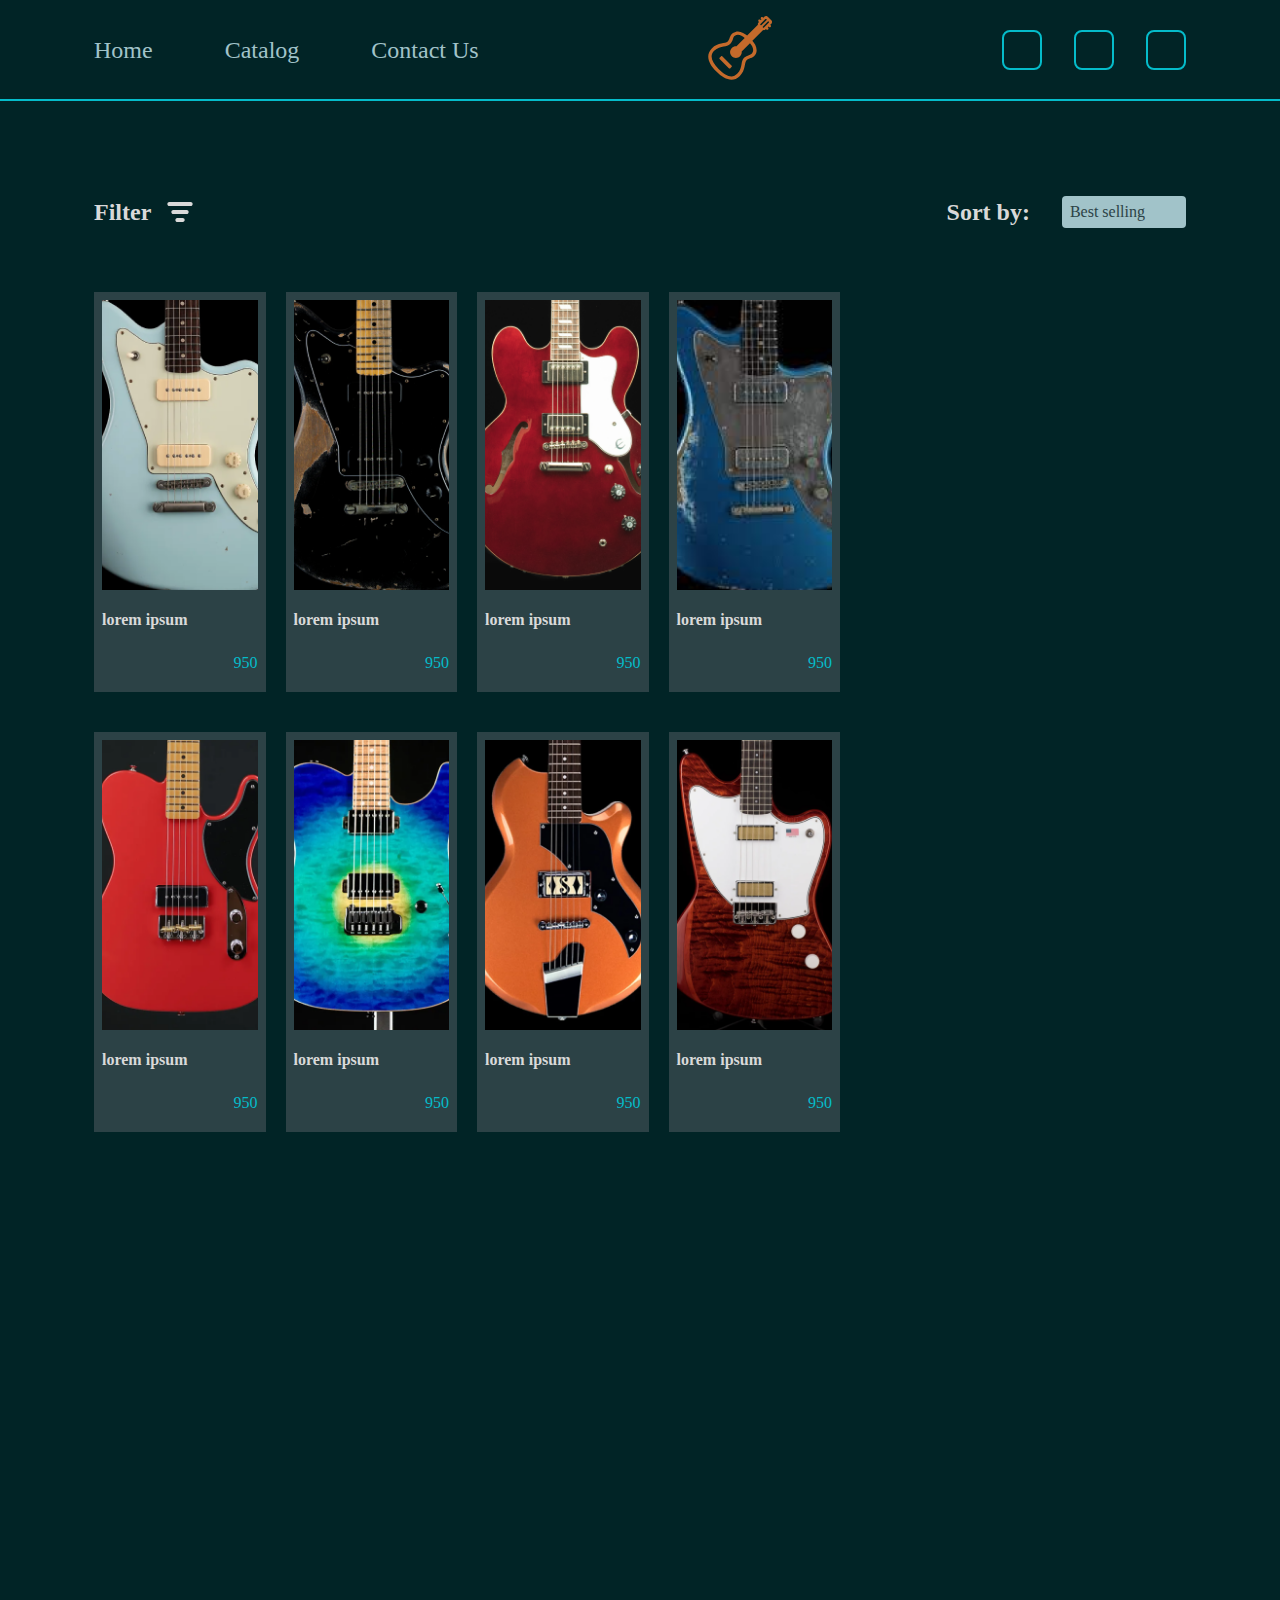
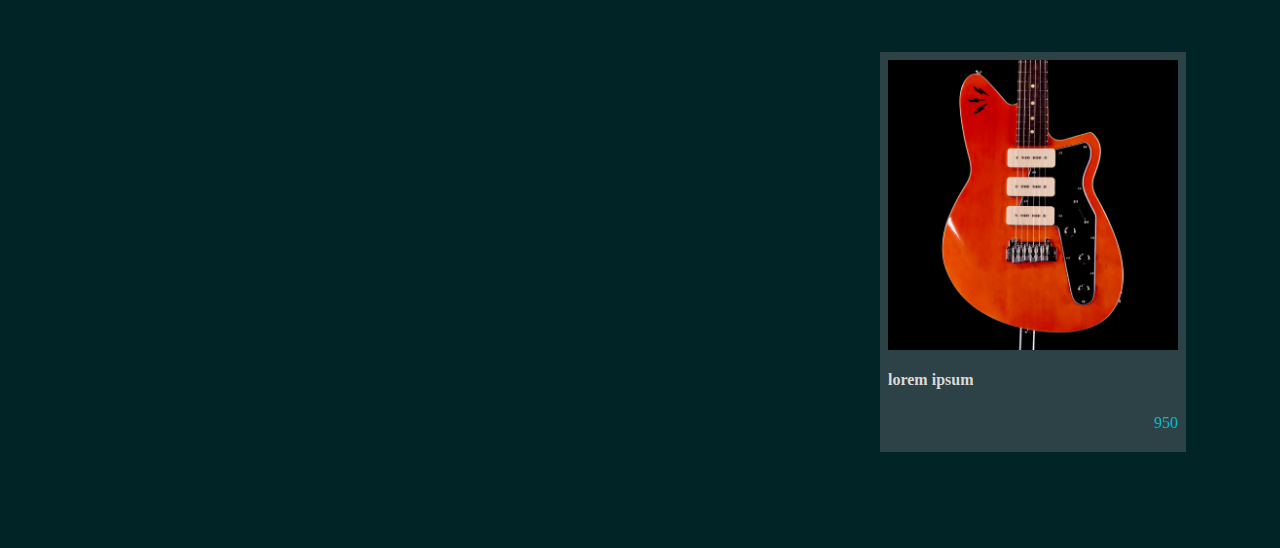
==== catalog.html @ 0cda648e "catalog with errors" ====
<!DOCTYPE html>
<html lang="en">
<head>
    <meta charset="UTF-8">
    <meta name="viewport" content="width=device-width, initial-scale=1.0">
    <title>Catalog</title>
    <link rel="stylesheet" href="./Css/reset.css">
    <script src="https://kit.fontawesome.com/92b1ff48be.js" crossorigin="anonymous"></script>
    <link rel="stylesheet" href="./Css/style.css">
    <link rel="stylesheet" href="./Css/laptop.css">
    <link rel="stylesheet" href="./Css/tablet.css">
    <link rel="stylesheet" href="./Css/mobile.css">
</head>
<body>
    <div class="container">
        <!-- This is the Header -->
        <header>
            <img src="images/burger.svg" alt="" class="burger">
             <img src="images/xmark.svg" alt="" class="xMark">
             
            <nav class="HeaderNav">
                <ul class="HeaderUl">
                    <li class="HeaderLi">
                        <a href="index.html" class="HeaderText">Home</a>
                    </li>
                    <li class="HeaderLi">
                        <a href="catalog.html" class="HeaderText">Catalog</a>
                    </li>
                    <li class="HeaderLi">
                        <a href="contact.html" class="HeaderText">Contact Us</a>
                    </li>
                </ul>
            </nav>
            <a href="index.html">
                <img src="./Images/HeaderLogo.svg" alt="Header Logo" class="HeaderLogo">
            </a>
            <div class="ButtonContainer">
                <button class="HeaderButtons">
                    <i class="fa-solid fa-magnifying-glass HeaderIcons"></i>
                </button>
                <button class="HeaderButtons">
                    <i class="fa-solid fa-user HeaderIcons"></i>
                </button>
                <button class="HeaderButtons">
                    <i class="fa-solid fa-cart-shopping HeaderIcons"></i>
                </button>
            </div>
    
            </header>
        <!-- This is The Main Section -->
         <section class="Catalog_MainSection">
            <section class="Catalog_SectionHeader">
                <div class="Filter_Container">
                    <h3 class="CatalogHeaderTxt">Filter</h3>
                    <img src="./Images/filter.svg" alt="Filter Icon">
                </div>
                <div class="Sorting_Container">
                    <h3 class="CatalogHeaderTxt">Sort by:</h3>
                    <div class="Sorter">
                        <h4 class="SorterLabel">Best selling</h4>
                        <i class="fa-solid fa-chevron-down"></i>
                    </div>
                </div>
            </section>
            <section class="Product">
                <section class="Cards Card_1">
                    <img src="./Images/Product 1.png" alt="Green Guitar">
                    <section class="HomeCard_Section1">
                        <p class="HomeProduct_Name">lorem ipsum</p>
                        <section class="HomeCard_Section2">
                            <div class="Stars">
                                <i class="fa-solid fa-star"></i>
                                <i class="fa-solid fa-star"></i>
                                <i class="fa-solid fa-star"></i>
                                <i class="fa-solid fa-star"></i>
                                <i class="fa-solid fa-star"></i>
                            </div>
                            <div class="Price_Container">
                                <i class="fa-solid fa-dollar-sign"></i>
                                <p class="Price">950</p>
                            </div>
                        </section>
                    </section>

                </section>
                <section class="Cards Card_2">
                    <img src="./Images/Product 2.png" alt="Green Guitar">
                    <section class="HomeCard_Section1">
                        <p class="HomeProduct_Name">lorem ipsum</p>
                        <section class="HomeCard_Section2">
                            <div class="Stars">
                                <i class="fa-solid fa-star"></i>
                                <i class="fa-solid fa-star"></i>
                                <i class="fa-solid fa-star"></i>
                                <i class="fa-solid fa-star"></i>
                                <i class="fa-solid fa-star"></i>
                            </div>
                            <div class="Price_Container">
                                <i class="fa-solid fa-dollar-sign"></i>
                                <p class="Price">950</p>
                            </div>
                        </section>
                    </section>
    
                </section>
                <section class="Cards Card_3">
                    <img src="./Images/Product 3.png" alt="Green Guitar">
                    <section class="HomeCard_Section1">
                        <p class="HomeProduct_Name">lorem ipsum</p>
                        <section class="HomeCard_Section2">
                            <div class="Stars">
                                <i class="fa-solid fa-star"></i>
                                <i class="fa-solid fa-star"></i>
                                <i class="fa-solid fa-star"></i>
                                <i class="fa-solid fa-star"></i>
                                <i class="fa-solid fa-star"></i>
                            </div>
                            <div class="Price_Container">
                                <i class="fa-solid fa-dollar-sign"></i>
                                <p class="Price">950</p>
                            </div>
                        </section>
                    </section>
    
                </section>
                <section class="Cards Card_4">
                    <img src="./Images/Product 4.png" alt="Green Guitar">
                    <section class="HomeCard_Section1">
                        <p class="HomeProduct_Name">lorem ipsum</p>
                        <section class="HomeCard_Section2">
                            <div class="Stars">
                                <i class="fa-solid fa-star"></i>
                                <i class="fa-solid fa-star"></i>
                                <i class="fa-solid fa-star"></i>
                                <i class="fa-solid fa-star"></i>
                                <i class="fa-solid fa-star"></i>
                            </div>
                            <div class="Price_Container">
                                <i class="fa-solid fa-dollar-sign"></i>
                                <p class="Price">950</p>
                            </div>
                        </section>
                    </section>
    
                </section>
                <section class="Cards Card_5">
                    <img src="./Images/Product 5.png" alt="Green Guitar">
                    <section class="HomeCard_Section1">
                        <p class="HomeProduct_Name">lorem ipsum</p>
                        <section class="HomeCard_Section2">
                            <div class="Stars">
                                <i class="fa-solid fa-star"></i>
                                <i class="fa-solid fa-star"></i>
                                <i class="fa-solid fa-star"></i>
                                <i class="fa-solid fa-star"></i>
                                <i class="fa-solid fa-star"></i>
                            </div>
                            <div class="Price_Container">
                                <i class="fa-solid fa-dollar-sign"></i>
                                <p class="Price">950</p>
                            </div>
                        </section>
                    </section>
    
                </section>
                <section class="Cards Card_6">
                    <img src="./Images/Product 6.png" alt="Green Guitar">
                    <section class="HomeCard_Section1">
                        <p class="HomeProduct_Name">lorem ipsum</p>
                        <section class="HomeCard_Section2">
                            <div class="Stars">
                                <i class="fa-solid fa-star"></i>
                                <i class="fa-solid fa-star"></i>
                                <i class="fa-solid fa-star"></i>
                                <i class="fa-solid fa-star"></i>
                                <i class="fa-solid fa-star"></i>
                            </div>
                            <div class="Price_Container">
                                <i class="fa-solid fa-dollar-sign"></i>
                                <p class="Price">950</p>
                            </div>
                        </section>
                    </section>
    
                </section>
                <section class="Cards Card_7">
                    <img src="./Images/Product 7.png" alt="Green Guitar">
                    <section class="HomeCard_Section1">
                        <p class="HomeProduct_Name">lorem ipsum</p>
                        <section class="HomeCard_Section2">
                            <div class="Stars">
                                <i class="fa-solid fa-star"></i>
                                <i class="fa-solid fa-star"></i>
                                <i class="fa-solid fa-star"></i>
                                <i class="fa-solid fa-star"></i>
                                <i class="fa-solid fa-star"></i>
                            </div>
                            <div class="Price_Container">
                                <i class="fa-solid fa-dollar-sign"></i>
                                <p class="Price">950</p>
                            </div>
                        </section>
                    </section>
    
                </section>
                <section class="Cards Card_8">
                    <img src="./Images/Product 8.png" alt="Green Guitar">
                    <section class="HomeCard_Section1">
                        <p class="HomeProduct_Name">lorem ipsum</p>
                        <section class="HomeCard_Section2">
                            <div class="Stars">
                                <i class="fa-solid fa-star"></i>
                                <i class="fa-solid fa-star"></i>
                                <i class="fa-solid fa-star"></i>
                                <i class="fa-solid fa-star"></i>
                                <i class="fa-solid fa-star"></i>
                            </div>
                            <div class="Price_Container">
                                <i class="fa-solid fa-dollar-sign"></i>
                                <p class="Price">950</p>
                            </div>
                        </section>
                    </section>
    
                </section>
                <section class="Cards Card_9">
                    <img src="./Images/Product 9.png" alt="Green Guitar">
                    <section class="HomeCard_Section1">
                        <p class="HomeProduct_Name">lorem ipsum</p>
                        <section class="HomeCard_Section2">
                            <div class="Stars">
                                <i class="fa-solid fa-star"></i>
                                <i class="fa-solid fa-star"></i>
                                <i class="fa-solid fa-star"></i>
                                <i class="fa-solid fa-star"></i>
                                <i class="fa-solid fa-star"></i>
                            </div>
                            <div class="Price_Container">
                                <i class="fa-solid fa-dollar-sign"></i>
                                <p class="Price">950</p>
                            </div>
                        </section>
                    </section>
    
                </section>
                <section class="Cards Card_10">
                    <img src="./Images/Product 11.png" alt="Green Guitar">
                    <section class="HomeCard_Section1">
                        <p class="HomeProduct_Name">lorem ipsum</p>
                        <section class="HomeCard_Section2">
                            <div class="Stars">
                                <i class="fa-solid fa-star"></i>
                                <i class="fa-solid fa-star"></i>
                                <i class="fa-solid fa-star"></i>
                                <i class="fa-solid fa-star"></i>
                                <i class="fa-solid fa-star"></i>
                            </div>
                            <div class="Price_Container">
                                <i class="fa-solid fa-dollar-sign"></i>
                                <p class="Price">950</p>
                            </div>
                        </section>
                    </section>
    
                </section>
            </section>
         </section>





    </div>
    <script src="script.js"></script>
</body>
</html>
---- Css/style.css ----
/* This is tthe Main Container */
.container{
    width: min(100%, 1440px);
    margin: auto;
    padding-top: 100px;
}
/* Index Page */
/* This is Header */
header{
    display: flex;
    justify-content: space-between;
    align-items: center;
    width: inherit;
    max-width: inherit;
    background-color: #012426;
    padding: 16px 94px;
    border-bottom:2px solid #05BCCA ;
    position: fixed;
    top: 0;
    left: 50%;
    transform: translateX(-50%);
    z-index: 1;
}
.burger,
.xMark {
    display: none;
}
.HeaderUl{
    display: flex;
    justify-content: space-between;
    align-items: center;
    column-gap: 72px;
}
.HeaderText{
    font-family: "Inter";
    font-size: 24px;
    font-weight: 400;
    line-height: 32px;
    color: #A1C3C9;
    transition: all 0.3s linear;
}
.HeaderText:hover{
    text-shadow: 0 0 15px greenyellow;
}
.HeaderLogo{
    transition: all 0.3s linear;
}
.HeaderLogo:hover{
    filter: drop-shadow(0 0 7px rgb(219, 156, 37));
}
.ButtonContainer{
    display: flex;
    justify-content: space-between;
    align-items: center;
    column-gap: 32px;
}
.HeaderButtons{
    background-color: transparent;
    border: 2px solid #05BCCA;
    border-radius: 8px;
    width: 40px;
    height: 40px;
    display: flex;
    justify-content: center;
    align-items: center;
    transition: all .5s linear;
    color: #05BCCA;
    font-size: 14px;

 
}
.HeaderButtons:hover{
    background-color: #05BCCA;
    color: #2C4246;

}
/* This is the First Section */
.HomePage_Section1{
    /* width:inherit; */
    height: 560px;
    background-image: url(../Images/HomePageCover.png);
    background-repeat: no-repeat;
    background-position: center;
    object-fit: cover;
    display: flex;
    justify-content: center;
    padding-top: 72px;
    padding-bottom: 452px;
}
.HomeSection1_Content{
    /* background-color: red; */
    display: flex;
    align-items: center;
    justify-content: space-between;
    column-gap: 24px;
}
.HomeSection1_Text{
    font-family: "Inter";
    font-size: 32px;
    font-weight: 400;
    line-height: 36px;
    color: #FFFFFF;
}
span{
    color: #05BCCA;
}
.HomeSection1_Button{
    display: flex;
    justify-content: center;
    align-items: center;
    width: 36px;
    height: 24px;
    background-color: #C46A2B;
    border: none;
    border-radius: 4px;
    color: #D9D9D9;
    font-size: 24px;
    transition: all .3s linear;
}
.HomeSection1_Button:hover{
    box-shadow: 0 0 25px 5px rgb(83, 97, 6);
}



/* This is The Second Section */
.HomePage_Section2{
    /* height: 716px; */
    padding-block: 96px ;
    display: flex;
    flex-direction: column;
    justify-content: space-between;
    align-items: center;
    row-gap: 64px;
    background-color: #1A1A1A;
}
.Section2_Title{
    font-family: "Inter";
    font-size: 36px;
    font-weight: 700;
    line-height: 52px;
    color: #05BCCA;
}
.Section2_Title::after{
    content: "";
    width: 187.27px;
    height: 2px;
    background-color: #05BCCA;
    display: block;
    margin-top: 8px;
    margin-inline: auto;
}
.HomeCardContainer{
    display: flex;
    column-gap: 20px;
}
.Cards{
    flex: 1;
    background-color: #2C4246;
    padding: 8px;
    display: flex;
    flex-direction: column;
    justify-content: space-between;
    row-gap: 16px;
    transition: all .3s linear;
}
.Cards:hover{
    box-shadow: 0 0 8px 4px #05BCCACC;
}
.Cards img{
    width: 100%;
    height: 290px;
    object-fit: cover;
}
.HomeCard_Section1{
    display: flex;
    flex-direction: column;
    justify-content: space-between;
    row-gap: 16px;
}
.HomeProduct_Name{
    font-family: "Inter";
    font-size: 16px;
    font-weight: 700;
    line-height: 27px;
    color: #D9D9D9;
}
.HomeCard_Section2{
    display: flex;
    justify-content: space-between;
    align-items: center;
    margin-bottom: 8px;
}
.fa-star{
    font-size: 16px;
    color: #C46A2B;
}
/* .Stars{
    display: flex;
    column-gap: 4px;
} */
.Price_Container{
    display: flex;
    flex-direction: row;
    column-gap: 4px;
}
.fa-dollar-sign, .Price{
    font-family: "Inter";
    font-size: 16px;
    font-weight: 400;
    line-height: 27px;
    color: #05BCCA;
}


/* This is The footer */
footer{
    background-color: #2C4246;
    display: flex;
    justify-content: center;
    column-gap: 223px;
    padding-block: 48px;
}
.Footer_Section{
    display: flex;
    flex-direction: column;
    row-gap: 24px;
}
.Footer_Title{
    font-family: "Inter";
    font-size: 24px;
    font-weight: 400;
    line-height: 32px;
    color: #D9D9D9;
}
.Footer_Title::after{
    content: "";
    width: 80px;
    height: 2px;
    background-color: #D9D9D9;
    display: block;
}
.Footer_List{
    display: flex;
    flex-direction: column;
    row-gap: 8px;
}
.Footer_Text{
    font-family: "Inter";
    font-size: 16px;
    font-weight: 400;
    line-height: 24px;
    color: #D9D9D9;
}
.SoctialIconContainer{
    display: flex;
    column-gap: 16px;
}
.Socials{
    font-size: 24px;
    color: #D9D9D9;
    transition: all .3s linear;
}
.Socials:hover{
    color: #C46A2B;
}


/* Catalog Page */
/* Mainc Section */
.Catalog_MainSection{
    background-color: #012426;
    padding: 96px 94px;
    display: flex;
    flex-direction: column;
    row-gap: 64px;
}
.Catalog_SectionHeader{
    display: flex;
    justify-content: space-between;
    align-items: center;
}
.Filter_Container{
    display: flex;
    justify-content: space-between;
    align-items: center;
    column-gap: 16px;
}
.CatalogHeaderTxt{
    font-family: "Inter";
    font-size: 24px;
    font-weight: 700;
    line-height: 32px;
    color: #D9D9D9;
}
.Sorting_Container{
    display: flex;
    justify-content: space-between;
    align-items: center;
    column-gap: 32px;
}
.Sorter{
    padding:4px 8px;
    display: flex;
    justify-content: space-between;
    align-items: center;
    background-color: #A1C3C9;
    column-gap: 33px;
    border-radius:4px ;
}
.SorterLabel{
    font-family: "Inter";
    font-size: 16px;
    font-weight: 400;
    line-height: 24px;
    color: #2C4246;  
}
.Product{
    display: grid;
}
.Card_1{
    grid-area: CARD1;
}
.Card_2{
    grid-area: CARD2;
}
.Card_3{
    grid-area: CARD3;
}
.Card_4{
    grid-area: CARD4;
}
.Card_5{
    grid-area: CARD5;
}
.Card_6{
    grid-area: CARD6;
}
.Card_7{
    grid-area: CARD7;
}
.Card_8{
    grid-area: CARD8;
}
.Card_9{
    grid-area: CARD9;
}
.Card_10{
    grid-area: CARD10;
}
.Product{
    margin: auto;
    grid-template-columns: repeat(4, 1fr);
    grid-template-rows:repeat(3, 400px) ;
    gap: 40px 20px;
    grid-template-areas: 
    "CARD1 CARD2 CARD3 CARD4"
    "CARD5 CARD6 CARD7 CARD8";
}
---- Css/laptop.css ----
/* latop 1439px-769px */
@media (max-width: 1025px) {
    /* index Page */
    /* header  */
    header {
        padding-inline: 45px;
    }

    .burger {
        display: block;
    }

    .HeaderNav {
        position: fixed;
        top: 98.4px;
        left: -100%;
        width: 200px;
        height: 144px;
        padding: 16px 56px 16px 16px;
        background-color: #C46A2B;
        transition: .4s linear;
    }

    .HeaderUl {
        flex-direction: column;
        row-gap: 8px;
    }

    .show {
        left: 0;
    }
    /* Section 1 */
    .HomePage_Section1{
        height: 560px;
    }

    /* Section 2 cards*/
    .HomePage_Section2{
        margin-right: 0;
    }
    .HomeCardContainer{
        overflow-x: scroll;
        padding-left: 45px;

    }
    .Cards{
        flex: 1 0 auto;
    }
}
---- Css/tablet.css ----
/* tablet 768px -481px */
    /* Index page */
    /* Header */
@media (max-width: 745px) {
    header{
        padding-inline: 32px;
    }
    /* Sction 1 */
    .HomePage_Section1{
        height: 480px;
    }
    /* Section 2 */
    .HomePage_Section2{
        padding-block: 48px;
    }
    .HomeCardContainer{
        padding-left: 32px;

    }
    .card4{
        display: none;
    }
    /* Footer */
    footer{
    justify-content: space-between;
    column-gap: 0;
    padding-inline: 32px;
    }
}
---- Css/mobile.css ----
/* mobile 480px - 320px */
/* Index page */
@media (max-width: 481px){
    /* Header */
    header{
        padding: 28px 20px;

    }
    .HeaderLogo{
        width: 40px;
        height: 40px;
    }
    .ButtonContainer{
        column-gap: 16px;
    }
    .HeaderButtons{
        width: 32px;
        height: 32px;
    }
    /* Section 1 */
    .HomeSection1_Text{
    font-size: 24px;
    }
    /* Section 2 */
    .HomePage_Section2{
        padding-block: 32px;
    }
    .Section2_Title{
        font-size: 24px;
    line-height: 32px;
    }
    .HomeCardContainer{
        padding-left: 28px;
    }
    .Section2_Title::after{
        width: 156px;
    }
    .card3{
        display: none;
    }
    /* Footer */
    footer{
        flex-direction: column;
        align-items: center;
        row-gap: 40px;
    }
    .Footer_Section{
        align-items: center;
    }
    .SoctialIconContainer{
        justify-content: center;
    }
}
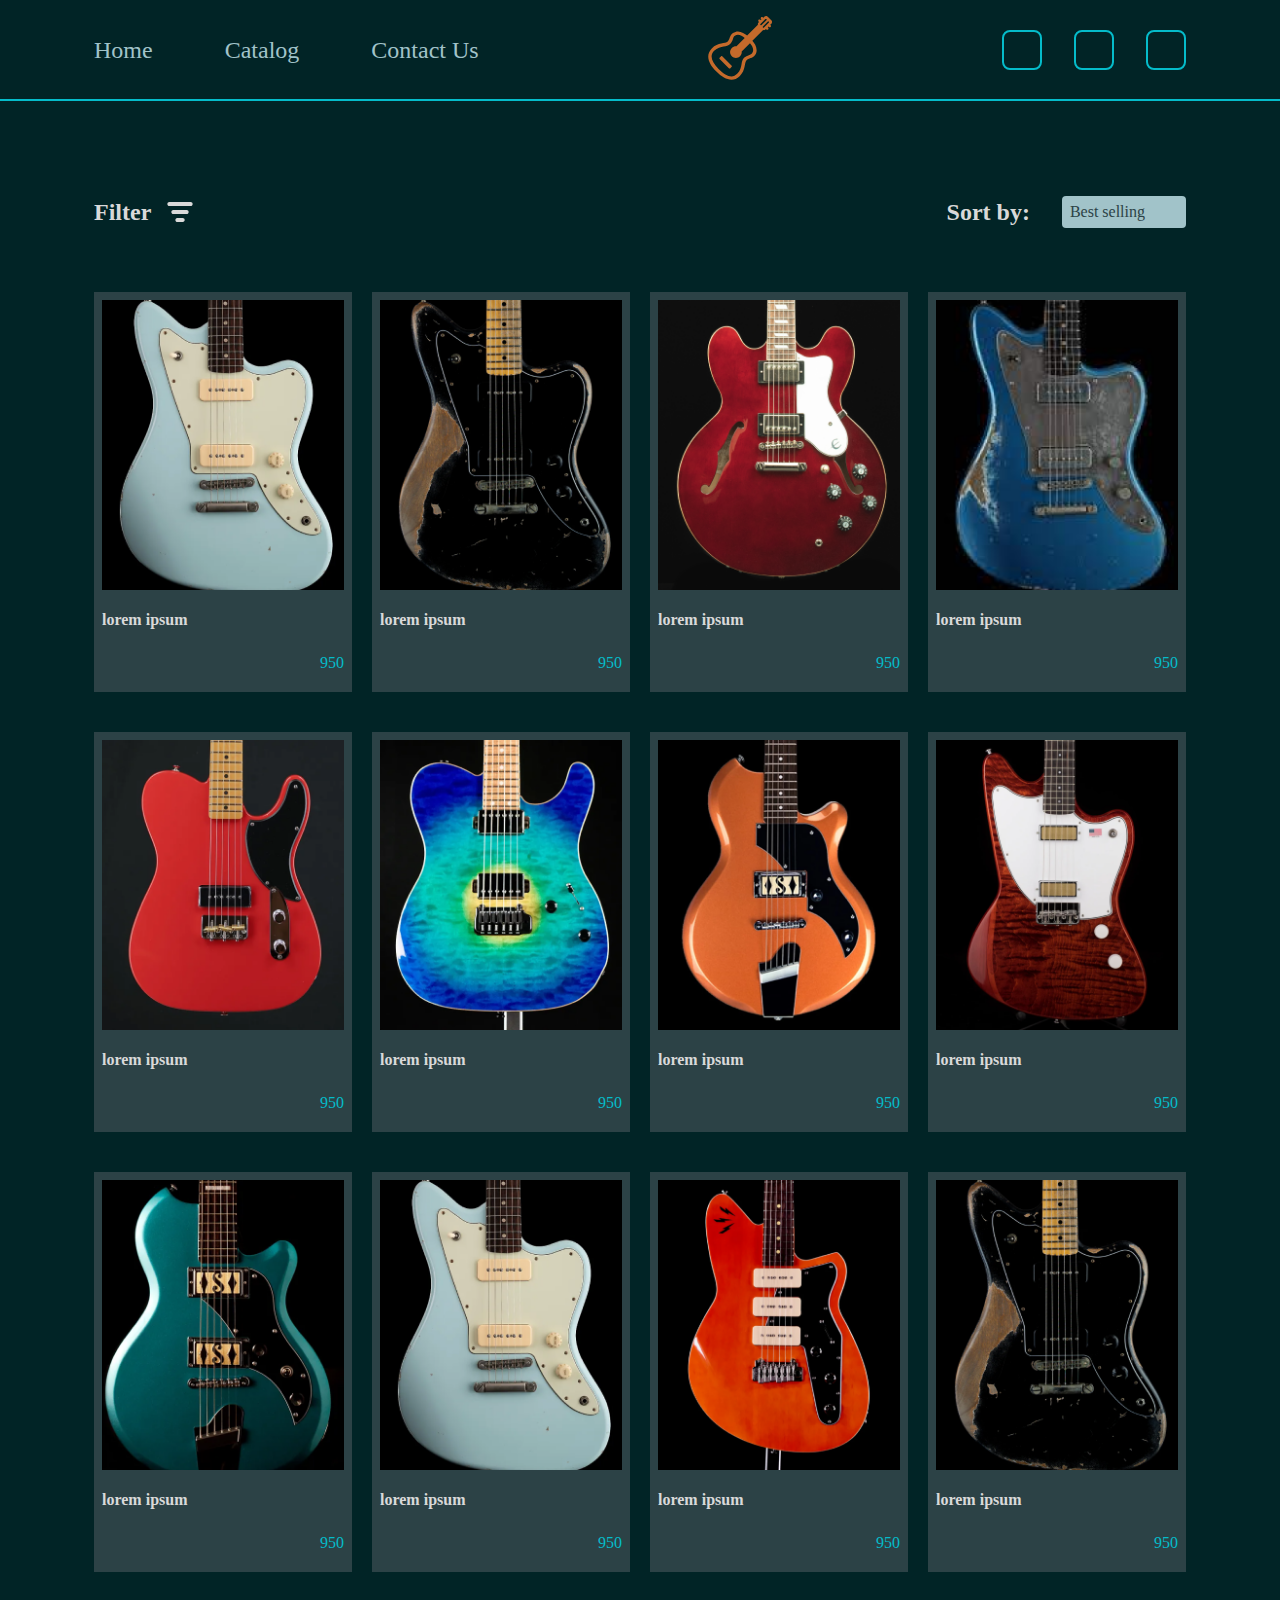
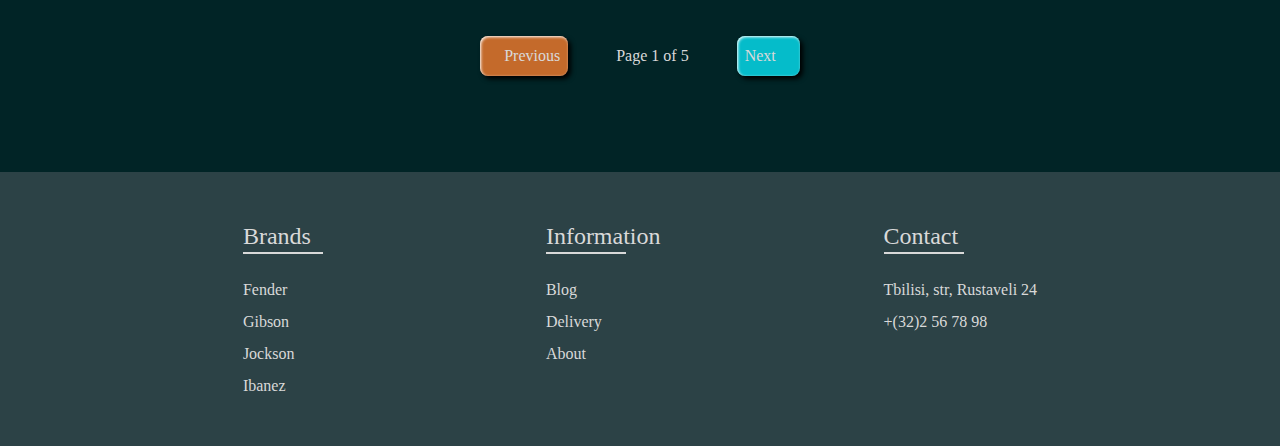
==== commit ac8c6b51: "Contact Page  left" ====
--- a/catalog.html
+++ b/catalog.html
@@ -46,12 +46,12 @@
                 </button>
             </div>
     
-            </header>
+        </header>
         <!-- This is The Main Section -->
          <section class="Catalog_MainSection">
             <section class="Catalog_SectionHeader">
                 <div class="Filter_Container">
-                    <h3 class="CatalogHeaderTxt">Filter</h3>
+                    <h3 class="CatalogHeaderTxt Filter_txt">Filter</h3>
                     <img src="./Images/filter.svg" alt="Filter Icon">
                 </div>
                 <div class="Sorting_Container">
@@ -244,6 +244,26 @@
     
                 </section>
                 <section class="Cards Card_10">
+                    <img src="./Images/Product 1.png" alt="Green Guitar">
+                    <section class="HomeCard_Section1">
+                        <p class="HomeProduct_Name">lorem ipsum</p>
+                        <section class="HomeCard_Section2">
+                            <div class="Stars">
+                                <i class="fa-solid fa-star"></i>
+                                <i class="fa-solid fa-star"></i>
+                                <i class="fa-solid fa-star"></i>
+                                <i class="fa-solid fa-star"></i>
+                                <i class="fa-solid fa-star"></i>
+                            </div>
+                            <div class="Price_Container">
+                                <i class="fa-solid fa-dollar-sign"></i>
+                                <p class="Price">950</p>
+                            </div>
+                        </section>
+                    </section>
+
+                </section>
+                <section class="Cards Card_11">
                     <img src="./Images/Product 11.png" alt="Green Guitar">
                     <section class="HomeCard_Section1">
                         <p class="HomeProduct_Name">lorem ipsum</p>
@@ -263,13 +283,112 @@
                     </section>
     
                 </section>
+                <section class="Cards Card_12">
+                    <img src="./Images/Product 2.png" alt="Green Guitar">
+                    <section class="HomeCard_Section1">
+                        <p class="HomeProduct_Name">lorem ipsum</p>
+                        <section class="HomeCard_Section2">
+                            <div class="Stars">
+                                <i class="fa-solid fa-star"></i>
+                                <i class="fa-solid fa-star"></i>
+                                <i class="fa-solid fa-star"></i>
+                                <i class="fa-solid fa-star"></i>
+                                <i class="fa-solid fa-star"></i>
+                            </div>
+                            <div class="Price_Container">
+                                <i class="fa-solid fa-dollar-sign"></i>
+                                <p class="Price">950</p>
+                            </div>
+                        </section>
+                    </section>
+    
+                </section>
+            </section>
+            <section class="Catalog_Pages">
+                <button class="Previous">
+                    <i class="fa-solid fa-angle-left"></i>
+                    <span class="Catalog_PageButtonTxt">Previous</span>
+                </button>
+                <p class="Page_Counter">Page 1 of 5</p>
+                <button class="Next">
+                     <span class="Catalog_PageButtonTxt">Next</span>
+                    <i class="fa-solid fa-angle-left fa-rotate-180"></i>
+                </button>
+
             </section>
          </section>
-
-
-
-
-
+                  <!-- This is The Footer -->
+          <footer>
+                    <section class="Footer_Section">
+                        <h4 class="Footer_Title">Brands</h4>
+                        <nav>
+                            <ul class="Footer_List">
+                                <li>
+                                    <a href="" class="Footer_Text">Fender</a>
+                                </li>
+                                <li>
+                                    <a href="" class="Footer_Text">Gibson</a>
+                                </li>
+                                <li>
+                                    <a href="" class="Footer_Text">Jockson</a>
+                                </li>
+                                <li>
+                                    <a href="" class="Footer_Text">Ibanez</a>
+                                </li>
+                            </ul>
+                        </nav>
+        
+        
+                    </section>
+                    <section class="Footer_Section">
+                        <h4 class="Footer_Title">Information</h4>
+                        <nav>
+                            <ul class="Footer_List">
+                                <li>
+                                    <a href="" class="Footer_Text">Blog</a>
+                                </li>
+                                <li>
+                                    <a href="" class="Footer_Text">Delivery</a>
+                                </li>
+                                <li>
+                                    <a href="" class="Footer_Text">About</a>
+                                </li>
+                            </ul>
+                        </nav>
+                    </section>
+                    <section class="Footer_Section">
+                        <h4 class="Footer_Title">Contact</h4>
+                        <nav>
+                            <ul class="Footer_List">
+                                <li>
+                                    <a href="https://maps.app.goo.gl/4YG2LaeM2z3CegPw5" class="Footer_Text" target="_blank">Tbilisi, str, Rustaveli 24</a>
+                                </li>
+                                <li>
+                                    <a href="tel: +(32)2 56 78 98" class="Footer_Text" target="_blank">
+                                    +(32)2 56 78 98
+                                    </a>
+                                </li>
+        
+                                <li>
+                                    <div class="SoctialIconContainer">
+                                        <a href="https://www.facebook.com" target="_blank">
+                                            <i class="fa-brands fa-square-facebook Socials"></i>
+                                        </a>
+                                        <a href="https://www.whatsapp.com" target="_blank">
+                                            <i class="fa-brands fa-square-whatsapp Socials"></i>
+                                        </a>
+                                        <a href="https://www.instagram.com" target="_blank">
+                                            <i class="fa-brands fa-instagram Socials"></i>
+                                        </a>
+                                    </div>
+                                </li>
+                            </ul>
+                        </nav>
+        
+                    </section>
+        
+          </footer>
+        
     </div>
     <script src="script.js"></script>
 </body>
--- a/Css/style.css
+++ b/Css/style.css
@@ -315,45 +315,96 @@
     line-height: 24px;
     color: #2C4246;  
 }
+
+.Card_1{
+    grid-area: CARD1;
+}
+.Card_2{
+    grid-area: CARD2;
+}
+.Card_3{
+    grid-area: CARD3;
+}
+.Card_4{
+    grid-area: CARD4;
+}
+.Card_5{
+    grid-area: CARD5;
+}
+.Card_6{
+    grid-area: CARD6;
+}
+.Card_7{
+    grid-area: CARD7;
+}
+.Card_8{
+    grid-area: CARD8;
+}
+.Card_9{
+    grid-area: CARD9;
+}
+.Card_10{
+    grid-area: CARD10;
+}
+.Card_11{
+    grid-area: CARD11;
+}
+.Card_12{
+    grid-area: CARD12;
+}
 .Product{
     display: grid;
-}
-.Card_1{
-    grid-area: CARD1;
-}
-.Card_2{
-    grid-area: CARD2;
-}
-.Card_3{
-    grid-area: CARD3;
-}
-.Card_4{
-    grid-area: CARD4;
-}
-.Card_5{
-    grid-area: CARD5;
-}
-.Card_6{
-    grid-area: CARD6;
-}
-.Card_7{
-    grid-area: CARD7;
-}
-.Card_8{
-    grid-area: CARD8;
-}
-.Card_9{
-    grid-area: CARD9;
-}
-.Card_10{
-    grid-area: CARD10;
-}
-.Product{
-    margin: auto;
     grid-template-columns: repeat(4, 1fr);
-    grid-template-rows:repeat(3, 400px) ;
+    grid-template-rows:repeat(400px 400px 400px) ;
     gap: 40px 20px;
     grid-template-areas: 
     "CARD1 CARD2 CARD3 CARD4"
-    "CARD5 CARD6 CARD7 CARD8";
+    "CARD5 CARD6 CARD7 CARD8"
+    "CARD9 CARD10 CARD11 CARD12 ";
+}
+.Catalog_Pages{
+    display: flex;
+    justify-content: center;
+    align-items: center;
+    column-gap: 48px;
+}
+.Next,
+.Previous{
+    border: none;
+    display: flex;
+    align-items: center;
+    column-gap: 16px;
+    padding: 8px;
+    border-radius: 8px;
+    background-color: #C46A2B;
+    box-shadow: 1px 1px 3px 0px white inset, 3px 3px 5px 0px black;
+    font-family: "Inter";
+    font-size: 16px;
+    font-weight: 400;
+    line-height: 24px;
+    color: #D9D9D9;  
+}
+.Next{
+    background-color: #05BCCA;
+}
+.Catalog_PageButtonTxt{
+    font-family: "Inter";
+    font-size: 16px;
+    font-weight: 400;
+    line-height: 24px;
+    color: #D9D9D9;
+}
+.Previous:active{
+    box-shadow: 3px 3px 5px 0px black inset, 1px 1px 3px 0px white ;
+}
+
+.Next:active{
+    box-shadow: 3px 3px 5px 0px black inset, 1px 1px 3px 0px white ;
+}
+.Page_Counter{
+    font-family: "Inter";
+    font-size: 16px;
+    font-weight: 400;
+    line-height: 24px;
+    color: #D9D9D9;  
 }--- a/Css/laptop.css
+++ b/Css/laptop.css
@@ -46,4 +46,26 @@
     .Cards{
         flex: 1 0 auto;
     }
+
+
+    /* Catalog Page */
+    /* Main Section */
+    .Catalog_MainSection{
+        padding-inline:45px;
+    }
+    .Card_9,
+    .Card_10,
+    .Card_11,
+    .Card_12{
+        display: none;
+    }
+    .Product{
+        grid-template-columns: repeat(2, 1fr);
+        grid-template-rows:repeat(400px 400px 400px 400px) ;
+        grid-template-areas: 
+        "CARD1 CARD2"
+        "CARD3 CARD4"
+        "CARD5 CARD6"
+        "CARD7 CARD8";
+    }
 }--- a/Css/tablet.css
+++ b/Css/tablet.css
@@ -26,4 +26,9 @@
     column-gap: 0;
     padding-inline: 32px;
     }
+    /* Catalog page */
+    /* Main Section */
+    .Catalog_MainSection{
+        padding-inline:32px;
+    }
 }--- a/Css/mobile.css
+++ b/Css/mobile.css
@@ -50,4 +50,42 @@
     .SoctialIconContainer{
         justify-content: center;
     }
+        /* Catalog Page */
+    /* Main Section */
+    .Catalog_MainSection{
+        padding-inline:20px;
+    }
+    .Filter_txt,
+    .SorterLabel{
+        display: none;
+    }
+    .Card_5,
+    .Card_6,
+    .Card_7,
+    .Card_8{
+        display: none;
+    }
+    .Product{
+        grid-template-columns: 100%;
+        grid-template-rows: 400px 400px 400px 400px;
+        grid-template-areas: 
+        "CARD1"
+        "CARD2"
+        "CARD3"
+        "CARD4";
+    }
+    .Next,
+    .Previous{
+        padding-inline: 14px;
+    }
+    .Catalog_PageButtonTxt{
+        display: none;
+    }
 }
+@media (max-width: 321px){
+    /* Catalog Page */
+    /* Main Section */
+    .Catalog_MainSection{
+        padding-inline:8px;
+    }
+}
